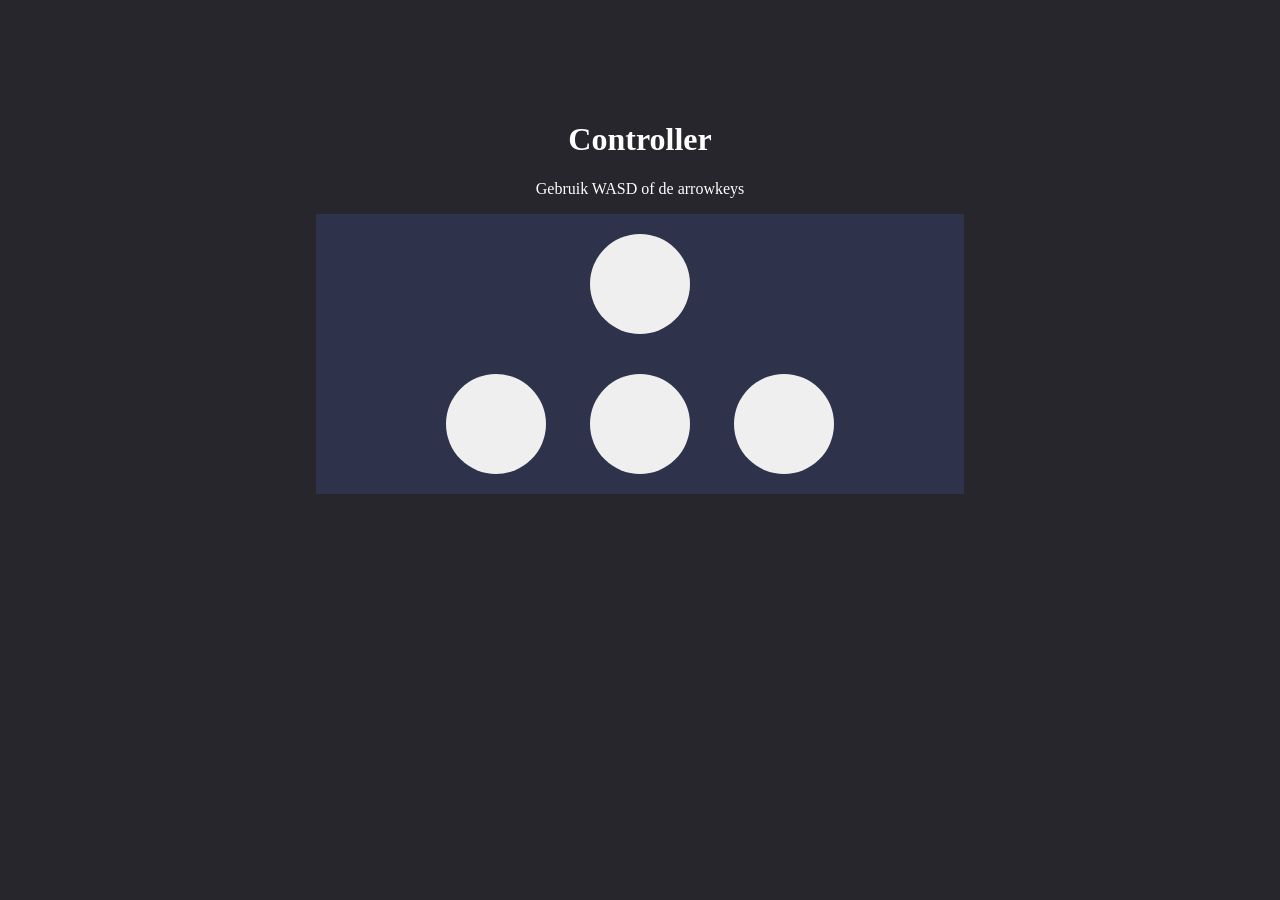
==== controller.html @ daba206f "Upload files ISS" ====
<!DOCTYPE html>
<html lang="en">
<head>
    <meta charset="UTF-8">
    <meta name="viewport" content="width=device-width, initial-scale=1.0">
        <script src="https://cdn.socket.io/4.8.3/socket.io.min.js"></script>
        <script src="js/controller.js" defer></script>
        <link rel="stylesheet" href="css/controller.css">
    <title>controller</title>
</head>
<body>
    <div id="portrait">
        <p id="pturn">Please turn screen to landscape</p>
        <img src="media/turn.png" alt="" id="turn">
    </div>
    <h1>Controller</h1>
    <p>Gebruik WASD of de arrowkeys</p>

    <div id="Tpad">
        <button value="up" id="up"></button> <br>
        <button value="left"></button>
        <button value="down"></button>
        <button value="right"></button>
    </div>
</body>
</html>
---- css/controller.css ----
body{
    background-color: rgb(38, 38, 44);
    color: white;
    text-align: center;
    padding: 100px;
    margin: 0;
}

h1, p {
    top: 60%;
    left: 40%;
}
#Tpad{
    transform: rotate(0deg);
    position: relative;
    width: 60%;
    height: 20%;
    left: 20%;
    background-color: rgba(56, 64, 110, 0.473);
}

button{
    position: relative;
    width: 100px;
    height: 100px;
    margin: 20px;
    border-radius: 100%;
    font-size:50px;
    border: none;
    padding: 10px;
}

button:active{
    background-color: rgb(207, 43, 144);
}

#portrait{
    position: absolute;
    visibility: hidden;
    z-index: -2;
}
@media (max-width: 900px) and (orientation: portrait) {
#portrait{
    position: absolute;
    visibility:visible;
    width: 100vw;
    height: 100vh;
    padding: 0%;
    top: 0;
    left: 0;
    z-index: 2;
    background-color:rgb(38, 38, 44);
    font-size: 30px;
}
#turn{
    position: relative;
    top: 30%;
}
#pturn{
    top: 0;
    border: 2px solid rgb(5, 10, 34);
    padding: 10px;
    background-color: rgb(56, 64, 110) ;
    color: rgb(255, 255, 255);
    border-radius: 30px;
    visibility: visible;
}
}

@media (max-width: 1000px) {
    body{
            overflow: hidden;
    }

    h1 {
        position: absolute;
        text-align: center;
        top:-5%;
    }
    p{
        visibility: hidden;
    }

    #Tpad{
        transform: rotate(0deg);
        position: absolute;
        width: 100%;
        height: 100%;
        left: 0%;
        background-color: rgba(56, 64, 110, 0.473);
        top: calc(50% - 120px);
    }

    button{
        position: relative;
        width: 100px;
        height: 100px;
        margin: 10px;
        border-radius: 100%;
        font-size:40px;
        border: none;
    }
}
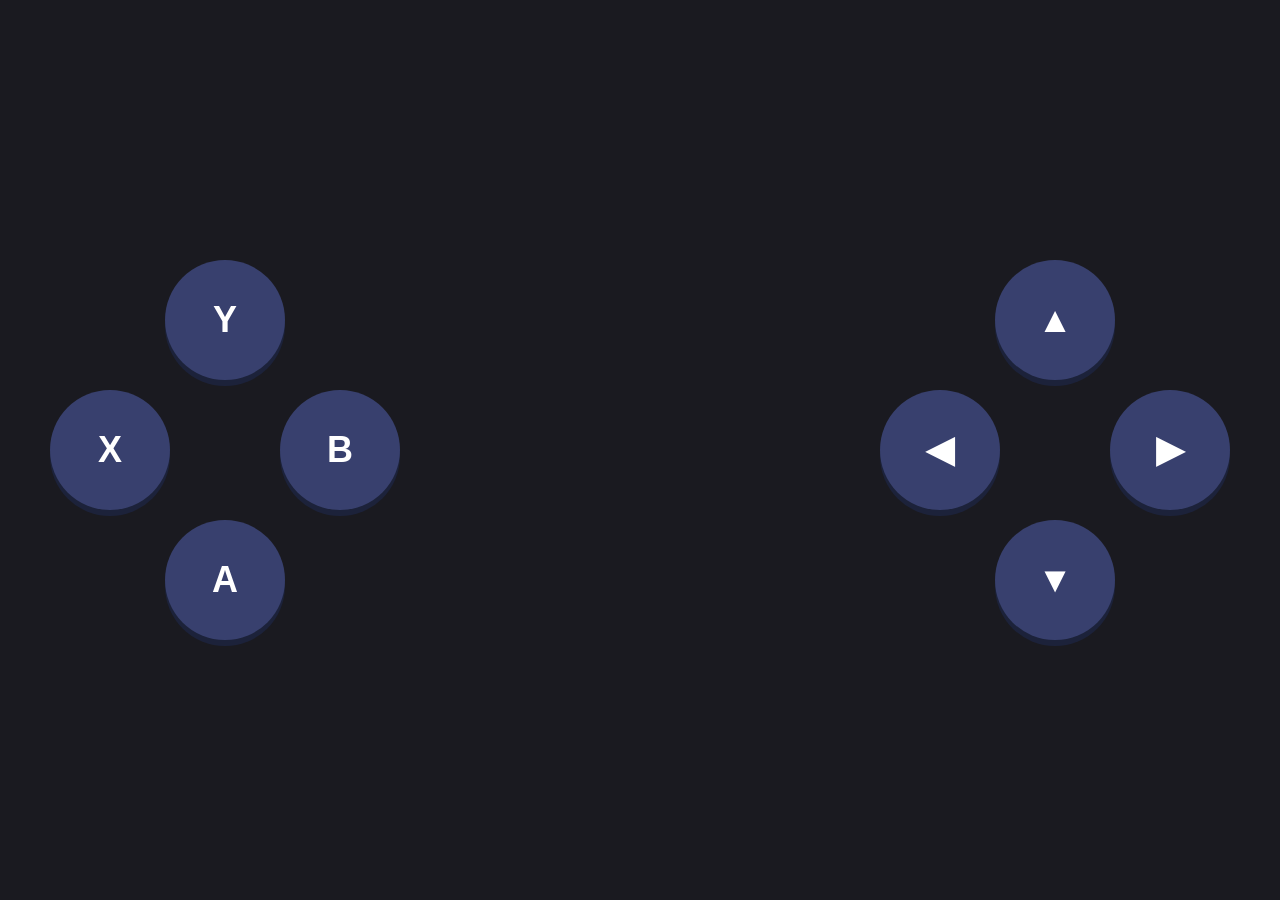
==== commit e0b0d22d: "update on all." ====
--- a/controller.html
+++ b/controller.html
@@ -1,4 +1,4 @@
-<!DOCTYPE html>
+<!-- <!DOCTYPE html>
 <html lang="en">
 <head>
     <meta charset="UTF-8">
@@ -23,4 +23,43 @@
         <button value="right"></button>
     </div>
 </body>
+</html> -->
+
+<!DOCTYPE html>
+<html lang="en">
+<head>
+    <meta charset="UTF-8">
+    <meta name="viewport" content="width=device-width, initial-scale=1.0">
+    <script src="https://cdn.socket.io/4.8.3/socket.io.min.js"></script>
+    <script src="js/controller.js" defer></script>
+    <link rel="stylesheet" href="css/controller.css">
+    <title>Game Controller</title>
+</head>
+<body>
+    <div id="portrait">
+        <p id="pturn">Please turn screen to landscape</p>
+        <img src="media/turn.png" alt="" id="turn">
+    </div>
+
+    <div class="controller-container">
+        <div class="action-buttons">
+            <button value="Y" id="btn-y">Y</button>
+            <div class="middle-row">
+                <button value="X" id="btn-x">X</button>
+                <button value="B" id="btn-b">B</button>
+            </div>
+            <button value="A" id="btn-a">A</button>
+        </div>
+
+        <div id="Tpad" class="dpad">
+            <button value="up" id="up">▲</button>
+            <div class="dpad-middle">
+                <button value="left" id="left">◀</button>
+                <button value="right" id="right">▶</button>
+            </div>
+            <button value="down" id="down">▼</button>
+        </div>
+    </div>
+
+</body>
 </html>
--- a/css/controller.css
+++ b/css/controller.css
@@ -1,4 +1,4 @@
-body{
+/* body{
     background-color: rgb(38, 38, 44);
     color: white;
     text-align: center;
@@ -100,4 +100,72 @@
         font-size:40px;
         border: none;
     }
+} */
+body {
+    background-color: #1a1a20;
+    margin: 0;
+    overflow: hidden;
+    touch-action: none;
+    font-family: sans-serif;
 }
+
+.controller-container {
+    display: flex;
+    justify-content: space-between;
+    align-items: center;
+    width: 100vw;
+    height: 100vh;
+    padding-left: env(safe-area-inset-left);
+    padding-right: env(safe-area-inset-right);
+    box-sizing: border-box;
+    padding-top: 20px;
+    padding-bottom: 20px;
+}
+
+button {
+    width: 120px;
+    height: 120px;
+    border-radius: 50%;
+    border: none;
+    background: #38406e;
+    color: white;
+    font-size: 36px;
+    font-weight: bold;
+    box-shadow: 0 6px #1c223a;
+    transition: transform 0.1s;
+    user-select: none;
+    -webkit-tap-highlight-color: transparent;
+}
+
+button:active {
+    background-color: #7866c9;
+    transform: translateY(4px);
+    box-shadow: 0 2px #1c223a;
+}
+
+.action-buttons, #Tpad {
+    display: flex;
+    flex-direction: column;
+    align-items: center;
+    gap: 10px;
+    margin: 0 50px;
+}
+
+.middle-row, .dpad-middle {
+    display: flex;
+    gap: 110px;
+}
+
+#portrait {
+    position: fixed;
+    top: 0; left: 0;
+    width: 100%; height: 100%;
+    background: #1a1a20;
+    display: none;
+    z-index: 100;
+    text-align: center;
+}
+
+@media (orientation: portrait) {
+    #portrait { display: block; }
+}
--- a/css/controller.css
+++ b/css/controller.css
@@ -1,4 +1,4 @@
-body{
+/* body{
     background-color: rgb(38, 38, 44);
     color: white;
     text-align: center;
@@ -100,4 +100,72 @@
         font-size:40px;
         border: none;
     }
+} */
+body {
+    background-color: #1a1a20;
+    margin: 0;
+    overflow: hidden;
+    touch-action: none;
+    font-family: sans-serif;
 }
+
+.controller-container {
+    display: flex;
+    justify-content: space-between;
+    align-items: center;
+    width: 100vw;
+    height: 100vh;
+    padding-left: env(safe-area-inset-left);
+    padding-right: env(safe-area-inset-right);
+    box-sizing: border-box;
+    padding-top: 20px;
+    padding-bottom: 20px;
+}
+
+button {
+    width: 120px;
+    height: 120px;
+    border-radius: 50%;
+    border: none;
+    background: #38406e;
+    color: white;
+    font-size: 36px;
+    font-weight: bold;
+    box-shadow: 0 6px #1c223a;
+    transition: transform 0.1s;
+    user-select: none;
+    -webkit-tap-highlight-color: transparent;
+}
+
+button:active {
+    background-color: #7866c9;
+    transform: translateY(4px);
+    box-shadow: 0 2px #1c223a;
+}
+
+.action-buttons, #Tpad {
+    display: flex;
+    flex-direction: column;
+    align-items: center;
+    gap: 10px;
+    margin: 0 50px;
+}
+
+.middle-row, .dpad-middle {
+    display: flex;
+    gap: 110px;
+}
+
+#portrait {
+    position: fixed;
+    top: 0; left: 0;
+    width: 100%; height: 100%;
+    background: #1a1a20;
+    display: none;
+    z-index: 100;
+    text-align: center;
+}
+
+@media (orientation: portrait) {
+    #portrait { display: block; }
+}
